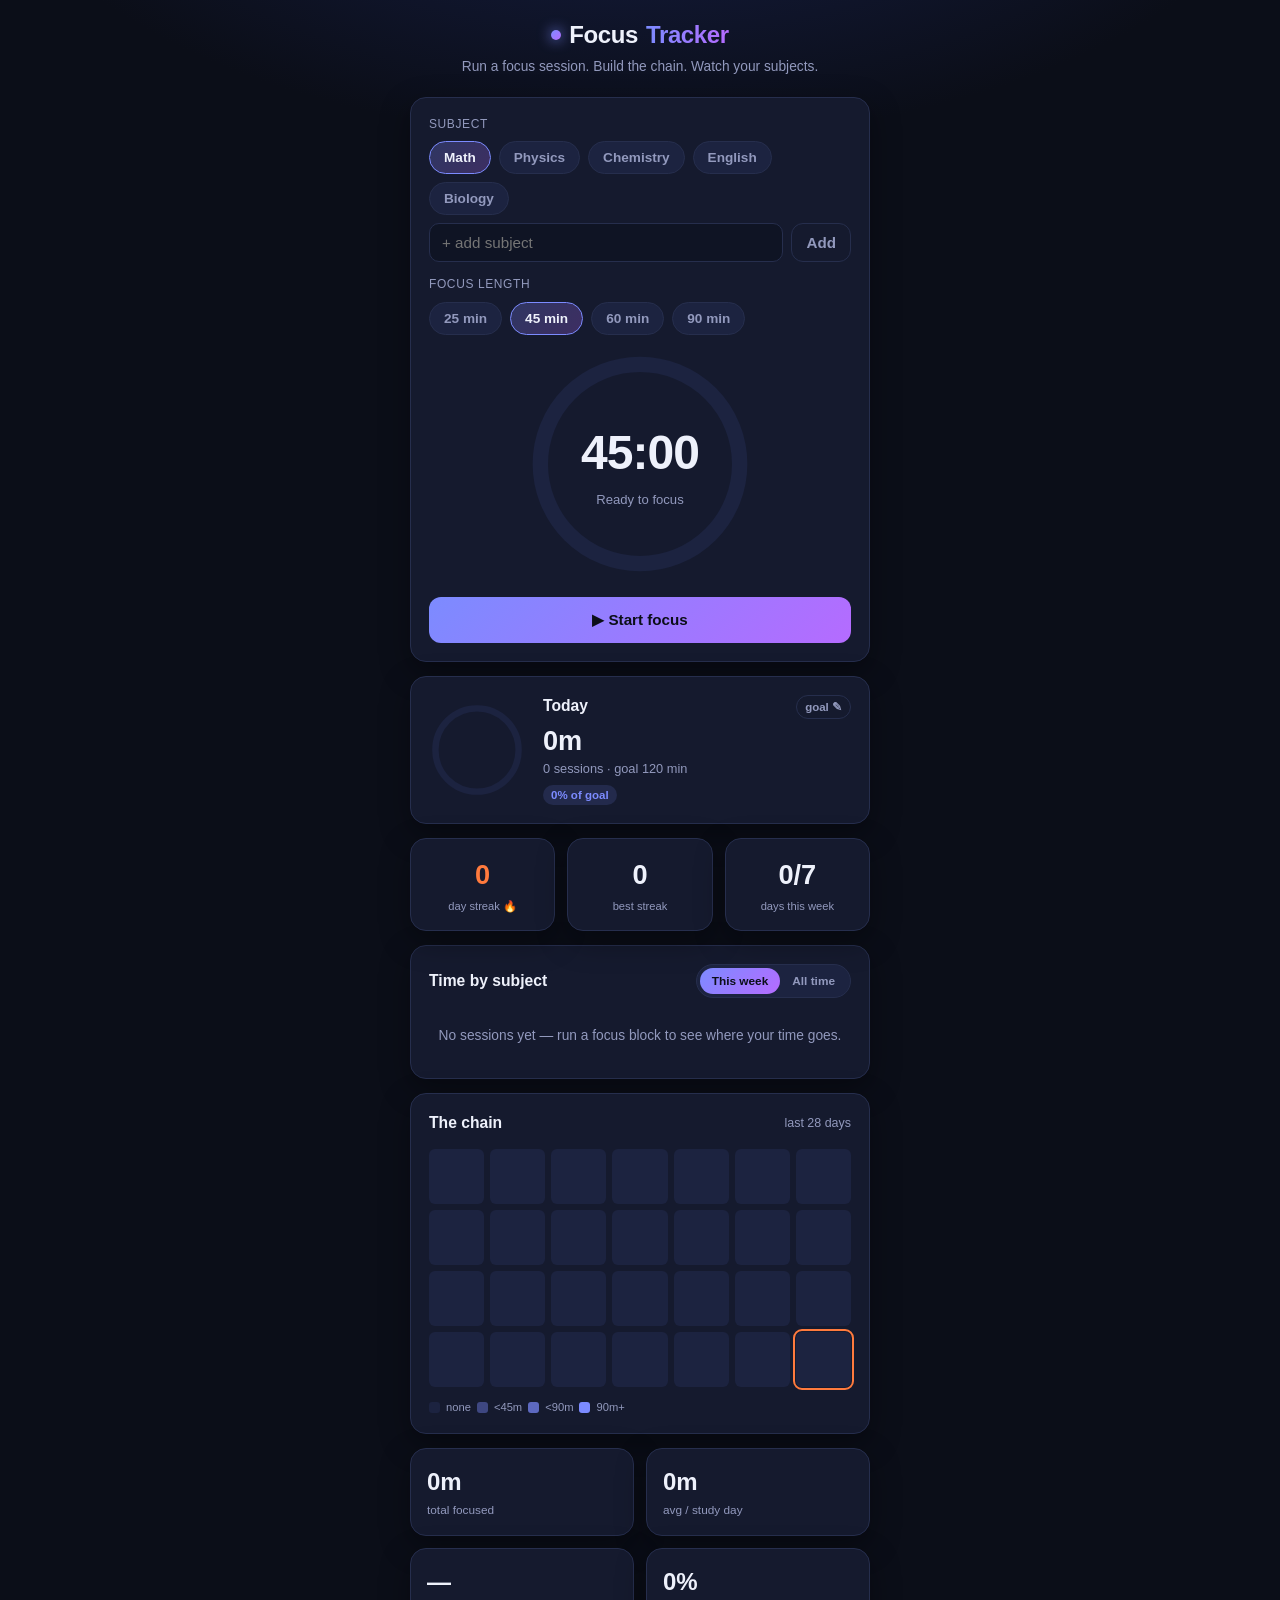
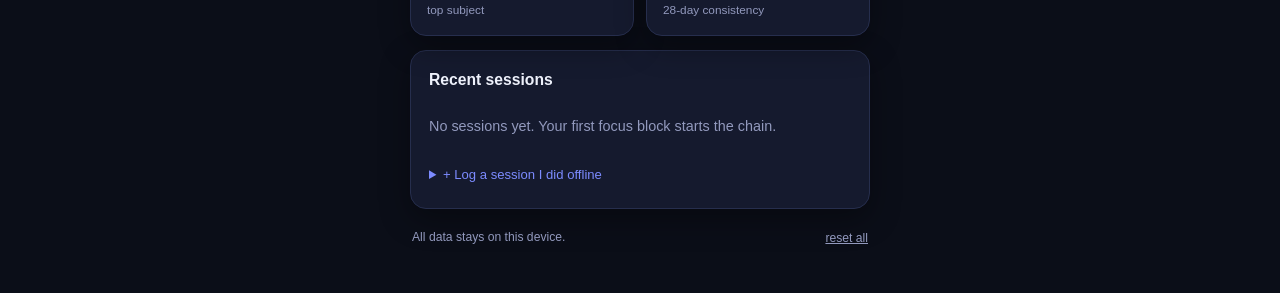
==== focus-tracker/index.html @ 5c794e70 "demo builds: stereochem, splitsecond, focus-tracker" ====
<!DOCTYPE html>
<html lang="en">
<head>
  <meta charset="UTF-8" />
  <meta name="viewport" content="width=device-width, initial-scale=1.0" />
  <title>Focus Tracker — study, tracked</title>
  <link rel="stylesheet" href="style.css" />
</head>
<body>
  <main class="app">
    <header class="head">
      <div class="brand"><span class="dot"></span> Focus<b>Tracker</b></div>
      <p class="tagline">Run a focus session. Build the chain. Watch your subjects.</p>
    </header>

    <!-- ============ FOCUS SESSION (the active core) ============ -->
    <section class="card focus" id="focus-card">
      <div class="focus-setup" id="focus-setup">
        <div class="field">
          <label>Subject</label>
          <div class="chips" id="subject-chips"></div>
          <div class="add-subject">
            <input type="text" id="new-subject" maxlength="20" placeholder="+ add subject" />
            <button id="add-subject-btn" class="ghost-btn">Add</button>
          </div>
        </div>
        <div class="field">
          <label>Focus length</label>
          <div class="chips" id="duration-chips">
            <button class="chip" data-min="25">25 min</button>
            <button class="chip active" data-min="45">45 min</button>
            <button class="chip" data-min="60">60 min</button>
            <button class="chip" data-min="90">90 min</button>
          </div>
        </div>
      </div>

      <div class="timer-wrap">
        <svg class="ring" viewBox="0 0 120 120" aria-hidden="true">
          <circle class="ring-bg" cx="60" cy="60" r="52" />
          <circle class="ring-fg" id="timer-ring" cx="60" cy="60" r="52" />
        </svg>
        <div class="timer-center">
          <div class="timer-time" id="timer-time">45:00</div>
          <div class="timer-label" id="timer-label">Ready to focus</div>
        </div>
      </div>

      <div class="focus-controls">
        <button id="start-btn" class="primary-btn">▶ Start focus</button>
        <button id="pause-btn" class="secondary-btn" hidden>❚❚ Pause</button>
        <button id="end-btn" class="ghost-btn" hidden>End &amp; log</button>
      </div>
    </section>

    <!-- ============ TODAY (goal ring) ============ -->
    <section class="card today">
      <svg class="ring small" viewBox="0 0 120 120" aria-hidden="true">
        <circle class="ring-bg" cx="60" cy="60" r="52" />
        <circle class="ring-goal" id="goal-ring" cx="60" cy="60" r="52" />
      </svg>
      <div class="today-info">
        <div class="today-head">
          <h2>Today</h2>
          <button id="goal-edit" class="ghost-btn tiny" title="Change daily goal">goal ✎</button>
        </div>
        <div class="today-big" id="today-min">0 min</div>
        <div class="today-sub" id="today-sub">0 sessions · goal 120 min</div>
        <div class="today-pct" id="goal-pct">0%</div>
      </div>
    </section>

    <!-- ============ STREAK ROW ============ -->
    <section class="streaks">
      <div class="streak-card">
        <div class="num fire" id="current-streak">0</div>
        <div class="label">day streak 🔥</div>
      </div>
      <div class="streak-card">
        <div class="num" id="best-streak">0</div>
        <div class="label">best streak</div>
      </div>
      <div class="streak-card">
        <div class="num" id="week-count">0/7</div>
        <div class="label">days this week</div>
      </div>
    </section>

    <!-- ============ SUBJECT BREAKDOWN ============ -->
    <section class="card">
      <div class="card-head">
        <h2>Time by subject</h2>
        <div class="toggle" id="range-toggle">
          <button class="active" data-range="week">This week</button>
          <button data-range="all">All time</button>
        </div>
      </div>
      <div id="subject-bars" class="subject-bars"></div>
    </section>

    <!-- ============ CHAIN ============ -->
    <section class="card">
      <div class="card-head"><h2>The chain</h2><span class="sub">last 28 days</span></div>
      <div id="heatmap" class="heatmap" aria-label="Study history, last 28 days"></div>
      <div class="legend"><span class="sq"></span>none <span class="sq low"></span>&lt;45m <span class="sq mid"></span>&lt;90m <span class="sq high"></span>90m+</div>
    </section>

    <!-- ============ STATS ============ -->
    <section class="stats">
      <div class="stat"><div class="stat-num" id="stat-total">0h</div><div class="stat-label">total focused</div></div>
      <div class="stat"><div class="stat-num" id="stat-avg">0m</div><div class="stat-label">avg / study day</div></div>
      <div class="stat"><div class="stat-num" id="stat-top">—</div><div class="stat-label">top subject</div></div>
      <div class="stat"><div class="stat-num" id="stat-consistency">0%</div><div class="stat-label">28-day consistency</div></div>
    </section>

    <!-- ============ RECENT + MANUAL ADD ============ -->
    <section class="card">
      <div class="card-head"><h2>Recent sessions</h2></div>
      <ul id="recent-list" class="recent-list"></ul>
      <details class="manual">
        <summary>+ Log a session I did offline</summary>
        <div class="manual-form">
          <input type="text" id="m-subject" maxlength="20" placeholder="Subject" />
          <input type="number" id="m-minutes" min="1" max="600" placeholder="min" />
          <input type="date" id="m-date" />
          <button id="manual-add" class="secondary-btn">Add</button>
        </div>
      </details>
    </section>

    <footer class="foot">
      <span id="foot-note">All data stays on this device.</span>
      <button id="reset-btn" class="reset-btn">reset all</button>
    </footer>
  </main>

  <div id="toast" class="toast" role="status" aria-live="polite"></div>
  <script src="app.js"></script>
</body>
</html>
---- focus-tracker/style.css ----
/* Focus Tracker — vanilla CSS, no framework, no build step. Mobile-first. */

:root {
  --bg: #0b0e18;
  --bg-2: #0f1424;
  --card: #151a2e;
  --card-2: #1c2340;
  --line: #262e4d;
  --text: #eef1fb;
  --muted: #9299bd;
  --accent: #7c8bff;      /* indigo */
  --accent-2: #b56bff;    /* violet */
  --fire: #ff7a3d;        /* streak */
  --fire-2: #ffb27a;
  --good: #34d399;        /* goal hit */
  --radius: 16px;
  --shadow: 0 10px 30px rgba(0, 0, 0, 0.35);
}

* { box-sizing: border-box; margin: 0; padding: 0; }

body {
  font-family: -apple-system, BlinkMacSystemFont, "Segoe UI", Roboto, "Helvetica Neue", sans-serif;
  background: radial-gradient(1200px 600px at 50% -10%, #17204a 0%, var(--bg) 55%);
  color: var(--text);
  line-height: 1.45;
  padding: 18px 16px 40px;
  display: flex;
  justify-content: center;
  min-height: 100vh;
}
.app { width: 100%; max-width: 460px; }

/* header */
.head { text-align: center; margin-bottom: 20px; }
.brand { font-size: 1.5rem; font-weight: 700; letter-spacing: -0.4px; display: inline-flex; align-items: center; gap: 8px; }
.brand b { background: linear-gradient(90deg, var(--accent), var(--accent-2)); -webkit-background-clip: text; background-clip: text; color: transparent; font-weight: 800; }
.brand .dot { width: 10px; height: 10px; border-radius: 50%; background: linear-gradient(135deg, var(--accent), var(--accent-2)); box-shadow: 0 0 14px var(--accent); }
.tagline { color: var(--muted); font-size: 0.86rem; margin-top: 4px; }

/* generic card */
.card { background: var(--card); border: 1px solid var(--line); border-radius: var(--radius); padding: 18px; margin-bottom: 14px; box-shadow: var(--shadow); }
.card-head { display: flex; align-items: center; justify-content: space-between; margin-bottom: 14px; }
.card-head h2, .today-head h2 { font-size: 0.98rem; font-weight: 700; }
.card-head .sub { color: var(--muted); font-size: 0.78rem; }

/* segmented toggle */
.toggle { display: inline-flex; background: var(--card-2); border: 1px solid var(--line); border-radius: 999px; padding: 3px; }
.toggle button { background: transparent; border: none; color: var(--muted); font-size: 0.74rem; font-weight: 700; padding: 6px 12px; border-radius: 999px; cursor: pointer; transition: all 0.12s ease; }
.toggle button.active { background: linear-gradient(135deg, var(--accent), var(--accent-2)); color: #0b0e18; }

/* buttons */
.primary-btn, .secondary-btn, .ghost-btn { border: none; border-radius: 12px; font-weight: 700; cursor: pointer; font-size: 0.95rem; transition: transform 0.08s ease, filter 0.15s ease, background 0.15s ease; }
.primary-btn { background: linear-gradient(135deg, var(--accent), var(--accent-2)); color: #0b0e18; padding: 14px 20px; }
.primary-btn:hover { filter: brightness(1.08); }
.primary-btn:active, .secondary-btn:active { transform: scale(0.97); }
.secondary-btn { background: var(--card-2); color: var(--text); border: 1px solid var(--line); padding: 13px 18px; }
.ghost-btn { background: transparent; color: var(--muted); border: 1px solid var(--line); padding: 10px 14px; }
.ghost-btn:hover { color: var(--text); border-color: var(--accent); }
.ghost-btn.tiny { padding: 4px 8px; font-size: 0.72rem; }

/* focus setup */
.focus .field { margin-bottom: 14px; }
.focus label { display: block; font-size: 0.75rem; color: var(--muted); margin-bottom: 8px; text-transform: uppercase; letter-spacing: 0.6px; }
.chips { display: flex; flex-wrap: wrap; gap: 8px; }
.chip { background: var(--card-2); border: 1px solid var(--line); color: var(--muted); border-radius: 999px; padding: 8px 14px; font-size: 0.85rem; font-weight: 600; cursor: pointer; transition: all 0.12s ease; }
.chip:hover { color: var(--text); }
.chip.active { background: linear-gradient(135deg, rgba(124,139,255,0.25), rgba(181,107,255,0.25)); border-color: var(--accent); color: var(--text); }
.add-subject { display: flex; gap: 8px; margin-top: 8px; }
.add-subject input { flex: 1; }

input[type="text"], input[type="number"], input[type="date"] { background: var(--bg-2); border: 1px solid var(--line); border-radius: 10px; color: var(--text); padding: 10px 12px; font-size: 0.95rem; width: 100%; }
input:focus { outline: none; border-color: var(--accent); box-shadow: 0 0 0 3px rgba(124,139,255,0.18); }

/* timer ring */
.timer-wrap { position: relative; width: 230px; height: 230px; margin: 6px auto 18px; }
.ring { width: 100%; height: 100%; transform: rotate(-90deg); }
.ring-bg { fill: none; stroke: var(--card-2); stroke-width: 8; }
.ring-fg { fill: none; stroke: url(#grad); stroke-width: 8; stroke-linecap: round; transition: stroke-dashoffset 0.4s linear; }
.ring-goal { fill: none; stroke: var(--good); stroke-width: 8; stroke-linecap: round; transition: stroke-dashoffset 0.5s ease; }
.timer-center { position: absolute; inset: 0; display: flex; flex-direction: column; align-items: center; justify-content: center; }
.timer-time { font-size: 3rem; font-weight: 800; font-variant-numeric: tabular-nums; letter-spacing: -1px; }
.timer-label { color: var(--muted); font-size: 0.82rem; margin-top: 2px; }
.focus.running .focus-setup { opacity: 0.35; pointer-events: none; }
.focus-controls { display: flex; gap: 10px; justify-content: center; }
.focus-controls button { flex: 1; }

/* the ring uses an SVG gradient defined once (see app.js injects defs) */

/* today / goal */
.today { display: flex; align-items: center; gap: 18px; }
.ring.small { width: 96px; height: 96px; margin: 0; flex-shrink: 0; }
.today-info { flex: 1; }
.today-head { display: flex; align-items: center; justify-content: space-between; }
.today-big { font-size: 1.7rem; font-weight: 800; margin-top: 2px; }
.today-sub { color: var(--muted); font-size: 0.8rem; }
.today-pct { display: inline-block; margin-top: 6px; font-size: 0.72rem; font-weight: 700; color: var(--accent); background: rgba(124,139,255,0.14); padding: 2px 8px; border-radius: 999px; }
.today-pct.hit { color: var(--good); background: rgba(52,211,153,0.16); }

/* streak row */
.streaks { display: grid; grid-template-columns: repeat(3, 1fr); gap: 12px; margin-bottom: 14px; }
.streak-card { background: var(--card); border: 1px solid var(--line); border-radius: var(--radius); padding: 16px 8px; text-align: center; box-shadow: var(--shadow); }
.streak-card .num { font-size: 1.7rem; font-weight: 800; }
.streak-card .num.fire { color: var(--fire); }
.streak-card .label { font-size: 0.7rem; color: var(--muted); margin-top: 3px; }

/* subject bars */
.subject-bars { display: flex; flex-direction: column; gap: 12px; }
.bar-row { display: grid; grid-template-columns: 76px 1fr auto; align-items: center; gap: 10px; font-size: 0.84rem; }
.bar-row .name { color: var(--text); overflow: hidden; text-overflow: ellipsis; white-space: nowrap; }
.bar-track { background: var(--card-2); border-radius: 999px; height: 10px; overflow: hidden; }
.bar-fill { height: 100%; border-radius: 999px; background: linear-gradient(90deg, var(--accent), var(--accent-2)); transition: width 0.5s ease; }
.bar-row .val { color: var(--muted); font-variant-numeric: tabular-nums; min-width: 42px; text-align: right; }
.empty-state { color: var(--muted); text-align: center; padding: 14px 0; font-size: 0.86rem; }

/* heatmap */
.heatmap { display: grid; grid-template-columns: repeat(7, 1fr); gap: 6px; }
.heatmap .cell { aspect-ratio: 1/1; border-radius: 6px; background: var(--card-2); }
.heatmap .cell.low { background: rgba(124,139,255,0.4); }
.heatmap .cell.mid { background: rgba(124,139,255,0.7); }
.heatmap .cell.high { background: var(--accent); }
.heatmap .cell.today { outline: 2px solid var(--fire); outline-offset: 1px; }
.legend { margin-top: 12px; font-size: 0.7rem; color: var(--muted); display: flex; align-items: center; gap: 6px; }
.legend .sq { width: 11px; height: 11px; border-radius: 3px; background: var(--card-2); display: inline-block; }
.legend .sq.low { background: rgba(124,139,255,0.4); } .legend .sq.mid { background: rgba(124,139,255,0.7); } .legend .sq.high { background: var(--accent); }

/* stats grid */
.stats { display: grid; grid-template-columns: repeat(2, 1fr); gap: 12px; margin-bottom: 14px; }
.stat { background: var(--card); border: 1px solid var(--line); border-radius: var(--radius); padding: 16px; box-shadow: var(--shadow); }
.stat-num { font-size: 1.5rem; font-weight: 800; }
.stat-label { color: var(--muted); font-size: 0.74rem; margin-top: 2px; }

/* recent */
.recent-list { list-style: none; }
.recent-list li { display: flex; justify-content: space-between; align-items: center; padding: 10px 0; border-bottom: 1px solid var(--line); font-size: 0.9rem; }
.recent-list li:last-child { border-bottom: none; }
.recent-list .r-sub { font-weight: 600; }
.recent-list .r-meta { color: var(--muted); font-size: 0.8rem; }
.manual { margin-top: 12px; }
.manual summary { color: var(--accent); font-size: 0.82rem; cursor: pointer; padding: 6px 0; }
.manual-form { display: grid; grid-template-columns: 1fr 70px auto; gap: 8px; margin-top: 10px; align-items: center; }
.manual-form input[type="date"] { grid-column: 1 / 3; }

/* footer */
.foot { display: flex; justify-content: space-between; align-items: center; color: var(--muted); font-size: 0.76rem; padding: 6px 2px; }
.reset-btn { background: none; border: none; color: var(--muted); text-decoration: underline; cursor: pointer; font-size: 0.76rem; }

/* toast */
.toast { position: fixed; left: 50%; bottom: 26px; transform: translateX(-50%) translateY(20px); background: var(--card-2); border: 1px solid var(--accent); color: var(--text); padding: 12px 18px; border-radius: 12px; font-weight: 600; font-size: 0.9rem; box-shadow: var(--shadow); opacity: 0; pointer-events: none; transition: all 0.3s ease; z-index: 10; }
.toast.show { opacity: 1; transform: translateX(-50%) translateY(0); }
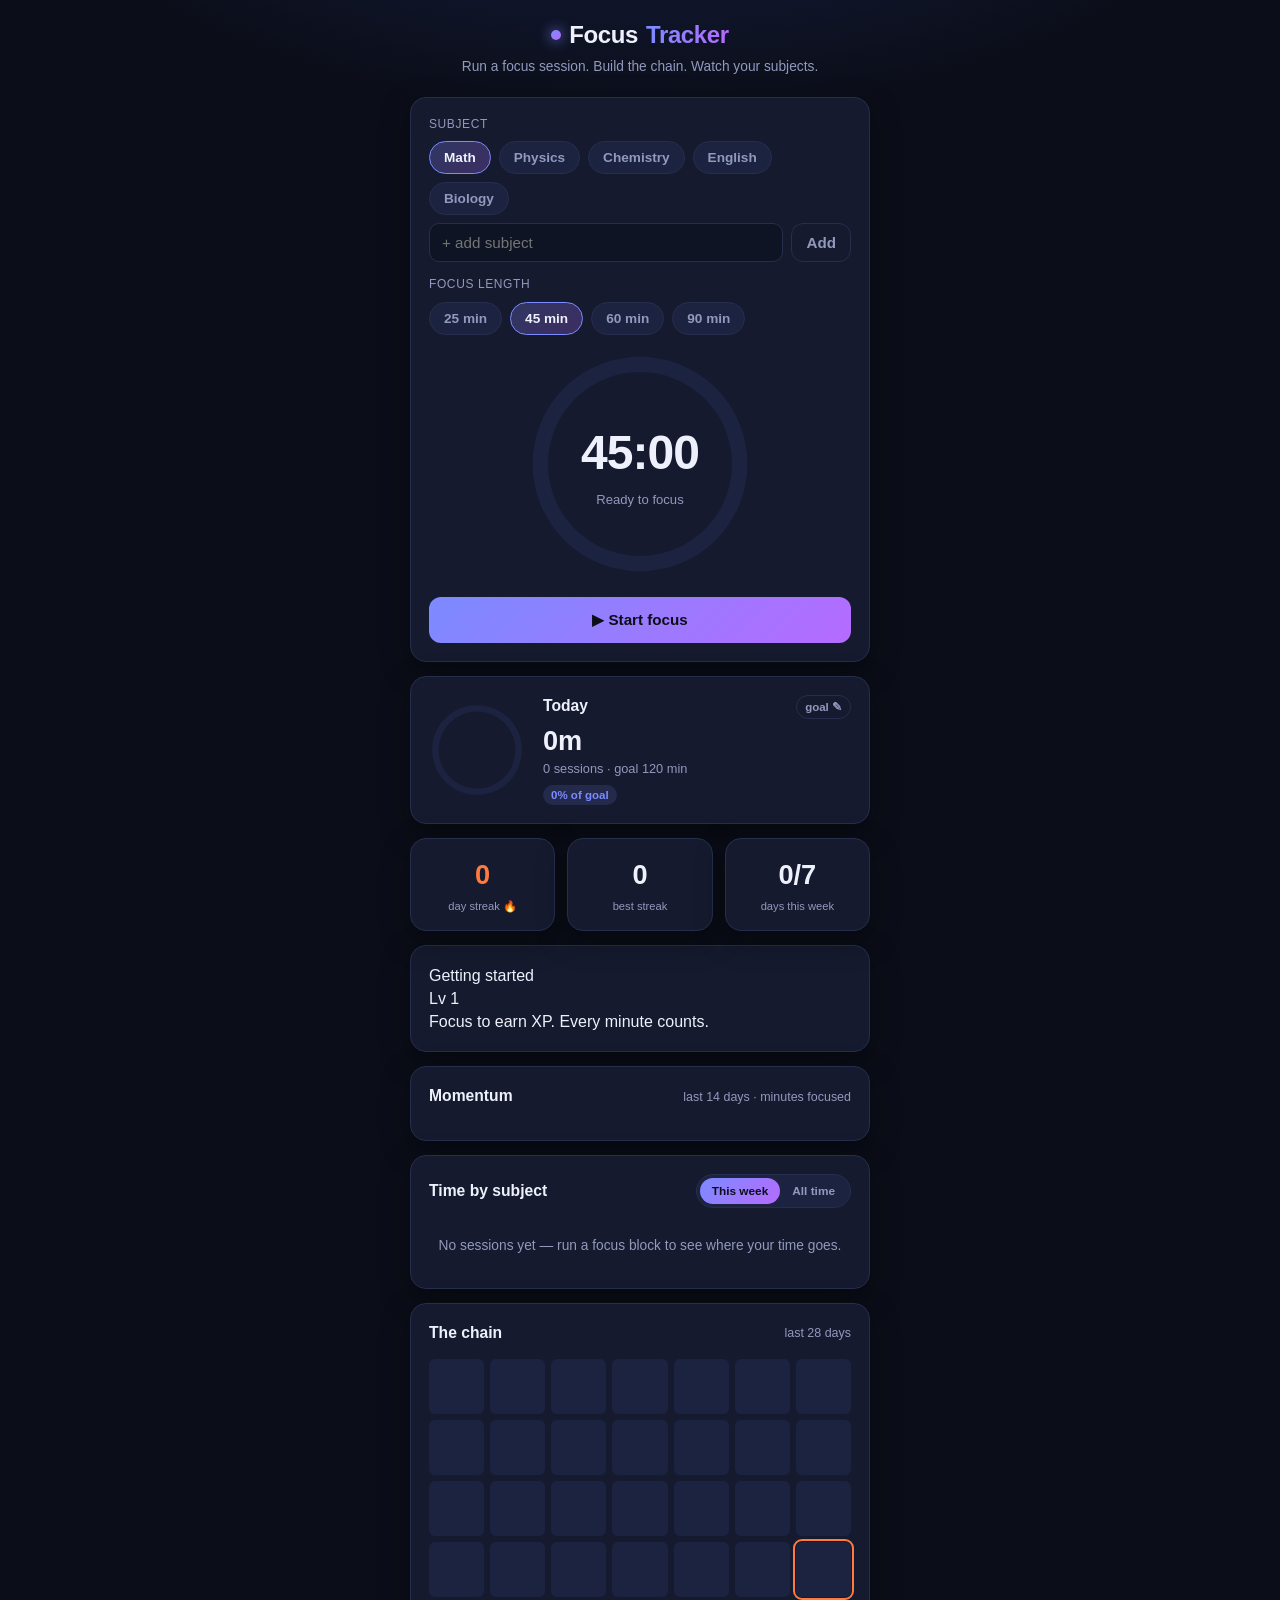
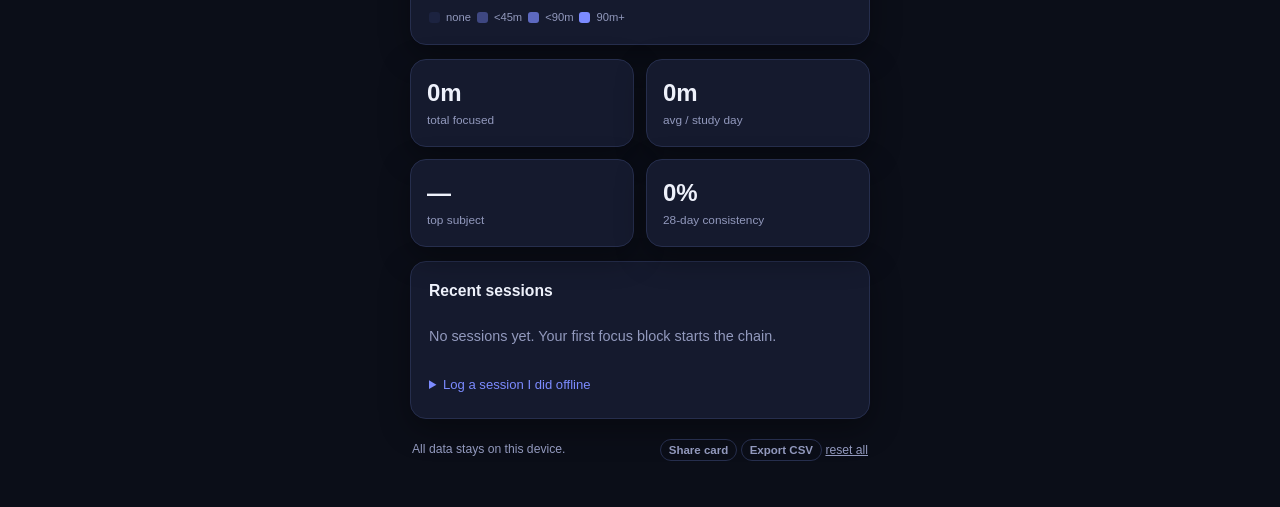
==== commit e0096bc8: "deploy focus-tracker/index.html (v-current)" ====
--- a/focus-tracker/index.html
+++ b/focus-tracker/index.html
@@ -2,7 +2,7 @@
 <html lang="en">
 <head>
   <meta charset="UTF-8" />
-  <meta name="viewport" content="width=device-width, initial-scale=1.0" />
+  <meta name="viewport" content="width=device-width, initial-scale=1.0, viewport-fit=cover" />
   <title>Focus Tracker — study, tracked</title>
   <link rel="stylesheet" href="style.css" />
 </head>
@@ -13,97 +13,128 @@
       <p class="tagline">Run a focus session. Build the chain. Watch your subjects.</p>
     </header>
 
-    <!-- ============ FOCUS SESSION (the active core) ============ -->
-    <section class="card focus" id="focus-card">
-      <div class="focus-setup" id="focus-setup">
-        <div class="field">
-          <label>Subject</label>
-          <div class="chips" id="subject-chips"></div>
-          <div class="add-subject">
-            <input type="text" id="new-subject" maxlength="20" placeholder="+ add subject" />
-            <button id="add-subject-btn" class="ghost-btn">Add</button>
+    <!-- ============ CHAIN NUDGE (the "don't break the chain" heartbeat) ============ -->
+    <div id="chain-nudge" class="chain-nudge" role="status" hidden></div>
+
+    <!-- ============ TOP GRID: focus session | today + streaks + level ============ -->
+    <div class="grid-top">
+
+      <!-- FOCUS SESSION (the active core) -->
+      <section class="card focus" id="focus-card">
+        <div class="focus-setup" id="focus-setup">
+          <div class="field">
+            <label>Subject</label>
+            <div class="chips" id="subject-chips"></div>
+            <div class="add-subject">
+              <input type="text" id="new-subject" maxlength="20" placeholder="+ add subject" />
+              <button id="add-subject-btn" class="ghost-btn">Add</button>
+            </div>
+          </div>
+          <div class="field">
+            <label>Focus length</label>
+            <div class="chips" id="duration-chips">
+              <button class="chip" data-min="25">25 min</button>
+              <button class="chip active" data-min="45">45 min</button>
+              <button class="chip" data-min="60">60 min</button>
+              <button class="chip" data-min="90">90 min</button>
+            </div>
           </div>
         </div>
-        <div class="field">
-          <label>Focus length</label>
-          <div class="chips" id="duration-chips">
-            <button class="chip" data-min="25">25 min</button>
-            <button class="chip active" data-min="45">45 min</button>
-            <button class="chip" data-min="60">60 min</button>
-            <button class="chip" data-min="90">90 min</button>
+
+        <div class="timer-wrap">
+          <svg class="ring" viewBox="0 0 120 120" aria-hidden="true">
+            <circle class="ring-bg" cx="60" cy="60" r="52" />
+            <circle class="ring-fg" id="timer-ring" cx="60" cy="60" r="52" />
+          </svg>
+          <div class="timer-center">
+            <div class="timer-time" id="timer-time">45:00</div>
+            <div class="timer-label" id="timer-label">Ready to focus</div>
           </div>
         </div>
+
+        <div class="focus-controls">
+          <button id="start-btn" class="primary-btn">▶ Start focus</button>
+          <button id="pause-btn" class="secondary-btn" hidden>❚❚ Pause</button>
+          <button id="end-btn" class="ghost-btn" hidden>End &amp; log</button>
+        </div>
+      </section>
+
+      <!-- RIGHT COLUMN -->
+      <div class="col">
+        <!-- TODAY (goal ring) -->
+        <section class="card today">
+          <svg class="ring small" viewBox="0 0 120 120" aria-hidden="true">
+            <circle class="ring-bg" cx="60" cy="60" r="52" />
+            <circle class="ring-goal" id="goal-ring" cx="60" cy="60" r="52" />
+          </svg>
+          <div class="today-info">
+            <div class="today-head">
+              <h2>Today</h2>
+              <button id="goal-edit" class="ghost-btn tiny" title="Change daily goal">goal ✎</button>
+            </div>
+            <div class="today-big" id="today-min">0 min</div>
+            <div class="today-sub" id="today-sub">0 sessions · goal 120 min</div>
+            <div class="today-pct" id="goal-pct">0%</div>
+          </div>
+        </section>
+
+        <!-- STREAK ROW -->
+        <section class="streaks">
+          <div class="streak-card">
+            <div class="num fire" id="current-streak">0</div>
+            <div class="label">day streak 🔥</div>
+          </div>
+          <div class="streak-card">
+            <div class="num" id="best-streak">0</div>
+            <div class="label">best streak</div>
+          </div>
+          <div class="streak-card">
+            <div class="num" id="week-count">0/7</div>
+            <div class="label">days this week</div>
+          </div>
+        </section>
+
+        <!-- LEVEL / XP -->
+        <section class="card level">
+          <div class="level-head">
+            <div>
+              <div class="level-name" id="level-name">Getting started</div>
+              <div class="card-head" style="margin:0"></div>
+            </div>
+            <div class="level-badge" id="level-badge">Lv 1</div>
+          </div>
+          <div class="level-bar"><i id="level-bar"></i></div>
+          <div class="level-sub" id="level-sub">Focus to earn XP. Every minute counts.</div>
+        </section>
       </div>
+    </div>
 
-      <div class="timer-wrap">
-        <svg class="ring" viewBox="0 0 120 120" aria-hidden="true">
-          <circle class="ring-bg" cx="60" cy="60" r="52" />
-          <circle class="ring-fg" id="timer-ring" cx="60" cy="60" r="52" />
-        </svg>
-        <div class="timer-center">
-          <div class="timer-time" id="timer-time">45:00</div>
-          <div class="timer-label" id="timer-label">Ready to focus</div>
-        </div>
-      </div>
-
-      <div class="focus-controls">
-        <button id="start-btn" class="primary-btn">▶ Start focus</button>
-        <button id="pause-btn" class="secondary-btn" hidden>❚❚ Pause</button>
-        <button id="end-btn" class="ghost-btn" hidden>End &amp; log</button>
-      </div>
+    <!-- ============ MOMENTUM (14-day) ============ -->
+    <section class="card">
+      <div class="card-head"><h2>Momentum</h2><span class="sub">last 14 days · minutes focused</span></div>
+      <div class="momentum" id="momentum"></div>
+      <div class="momentum-goal" id="momentum-goal"></div>
     </section>
 
-    <!-- ============ TODAY (goal ring) ============ -->
-    <section class="card today">
-      <svg class="ring small" viewBox="0 0 120 120" aria-hidden="true">
-        <circle class="ring-bg" cx="60" cy="60" r="52" />
-        <circle class="ring-goal" id="goal-ring" cx="60" cy="60" r="52" />
-      </svg>
-      <div class="today-info">
-        <div class="today-head">
-          <h2>Today</h2>
-          <button id="goal-edit" class="ghost-btn tiny" title="Change daily goal">goal ✎</button>
+    <!-- ============ SUBJECTS | CHAIN ============ -->
+    <div class="grid-2">
+      <section class="card">
+        <div class="card-head">
+          <h2>Time by subject</h2>
+          <div class="toggle" id="range-toggle">
+            <button class="active" data-range="week">This week</button>
+            <button data-range="all">All time</button>
+          </div>
         </div>
-        <div class="today-big" id="today-min">0 min</div>
-        <div class="today-sub" id="today-sub">0 sessions · goal 120 min</div>
-        <div class="today-pct" id="goal-pct">0%</div>
-      </div>
-    </section>
+        <div id="subject-bars" class="subject-bars"></div>
+      </section>
 
-    <!-- ============ STREAK ROW ============ -->
-    <section class="streaks">
-      <div class="streak-card">
-        <div class="num fire" id="current-streak">0</div>
-        <div class="label">day streak 🔥</div>
-      </div>
-      <div class="streak-card">
-        <div class="num" id="best-streak">0</div>
-        <div class="label">best streak</div>
-      </div>
-      <div class="streak-card">
-        <div class="num" id="week-count">0/7</div>
-        <div class="label">days this week</div>
-      </div>
-    </section>
-
-    <!-- ============ SUBJECT BREAKDOWN ============ -->
-    <section class="card">
-      <div class="card-head">
-        <h2>Time by subject</h2>
-        <div class="toggle" id="range-toggle">
-          <button class="active" data-range="week">This week</button>
-          <button data-range="all">All time</button>
-        </div>
-      </div>
-      <div id="subject-bars" class="subject-bars"></div>
-    </section>
-
-    <!-- ============ CHAIN ============ -->
-    <section class="card">
-      <div class="card-head"><h2>The chain</h2><span class="sub">last 28 days</span></div>
-      <div id="heatmap" class="heatmap" aria-label="Study history, last 28 days"></div>
-      <div class="legend"><span class="sq"></span>none <span class="sq low"></span>&lt;45m <span class="sq mid"></span>&lt;90m <span class="sq high"></span>90m+</div>
-    </section>
+      <section class="card">
+        <div class="card-head"><h2>The chain</h2><span class="sub">last 28 days</span></div>
+        <div id="heatmap" class="heatmap" aria-label="Study history, last 28 days"></div>
+        <div class="legend"><span class="sq"></span>none <span class="sq low"></span>&lt;45m <span class="sq mid"></span>&lt;90m <span class="sq high"></span>90m+</div>
+      </section>
+    </div>
 
     <!-- ============ STATS ============ -->
     <section class="stats">
@@ -118,7 +149,7 @@
       <div class="card-head"><h2>Recent sessions</h2></div>
       <ul id="recent-list" class="recent-list"></ul>
       <details class="manual">
-        <summary>+ Log a session I did offline</summary>
+        <summary>Log a session I did offline</summary>
         <div class="manual-form">
           <input type="text" id="m-subject" maxlength="20" placeholder="Subject" />
           <input type="number" id="m-minutes" min="1" max="600" placeholder="min" />
@@ -130,11 +161,17 @@
 
     <footer class="foot">
       <span id="foot-note">All data stays on this device.</span>
-      <button id="reset-btn" class="reset-btn">reset all</button>
+      <span class="foot-actions">
+        <button id="share-card" class="ghost-btn tiny">Share card</button>
+        <button id="export-csv" class="ghost-btn tiny">Export CSV</button>
+        <button id="reset-btn" class="reset-btn">reset all</button>
+      </span>
     </footer>
   </main>
 
   <div id="toast" class="toast" role="status" aria-live="polite"></div>
+  <canvas id="cardCanvas" width="1080" height="1080" style="display:none"></canvas>
   <script src="app.js"></script>
+  <script src="features.js"></script>
 </body>
 </html>
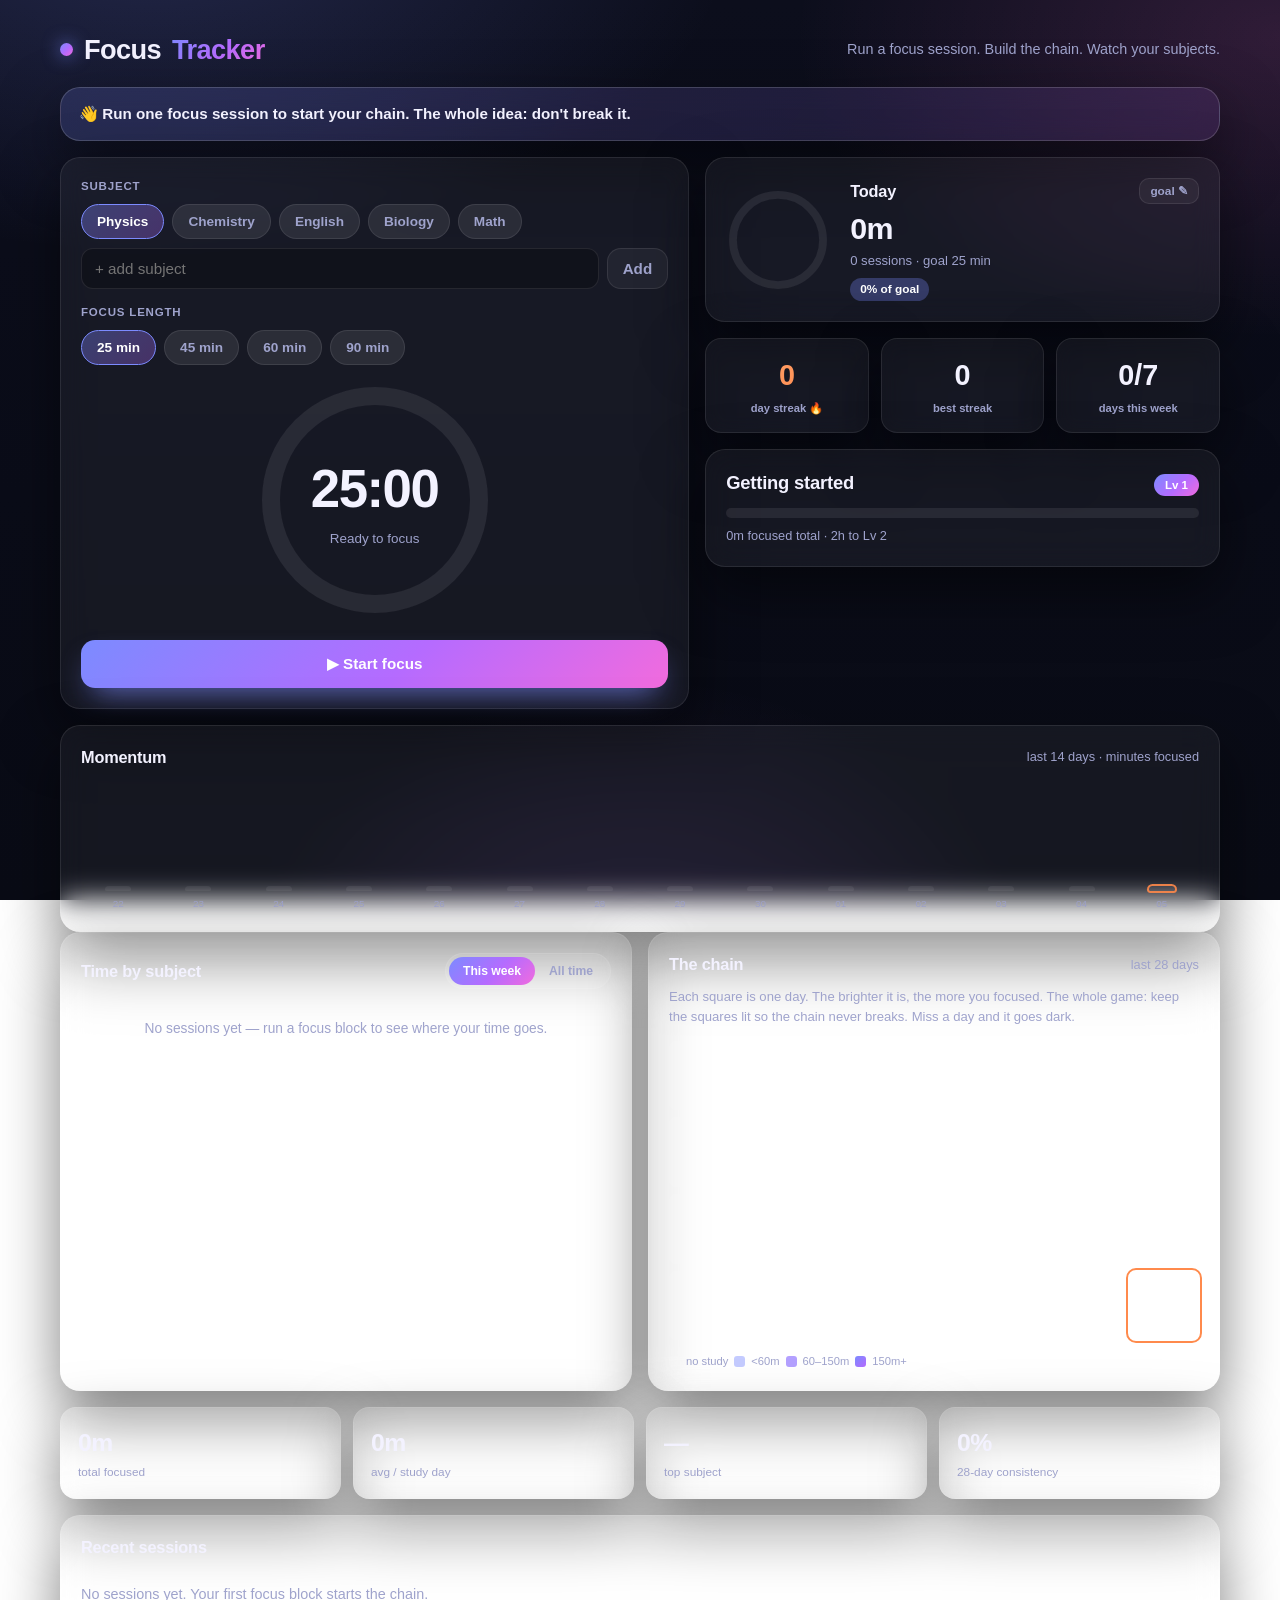
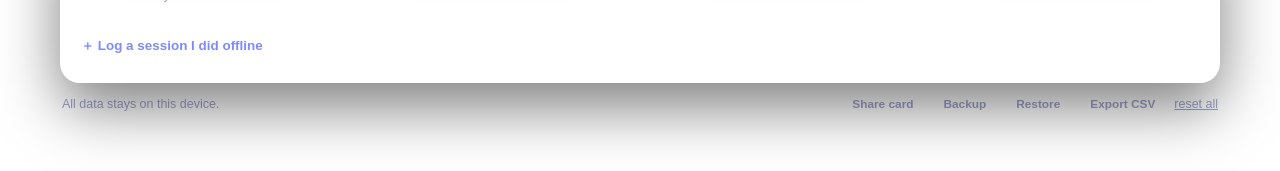
==== commit 2a73633c: "Focus Tracker: ship the tester-feedback build (JSON backup/restore, Chain explainer + legend fix, fo" ====
--- a/focus-tracker/index.html
+++ b/focus-tracker/index.html
@@ -16,6 +16,9 @@
     <!-- ============ CHAIN NUDGE (the "don't break the chain" heartbeat) ============ -->
     <div id="chain-nudge" class="chain-nudge" role="status" hidden></div>
 
+    <!-- ============ BREAK BANNER (auto-break after a finished session) ============ -->
+    <div id="break-banner" class="break-banner" role="status" hidden></div>
+
     <!-- ============ TOP GRID: focus session | today + streaks + level ============ -->
     <div class="grid-top">
 
@@ -33,8 +36,8 @@
           <div class="field">
             <label>Focus length</label>
             <div class="chips" id="duration-chips">
-              <button class="chip" data-min="25">25 min</button>
-              <button class="chip active" data-min="45">45 min</button>
+              <button class="chip active" data-min="25">25 min</button>
+              <button class="chip" data-min="45">45 min</button>
               <button class="chip" data-min="60">60 min</button>
               <button class="chip" data-min="90">90 min</button>
             </div>
@@ -57,6 +60,9 @@
           <button id="pause-btn" class="secondary-btn" hidden>❚❚ Pause</button>
           <button id="end-btn" class="ghost-btn" hidden>End &amp; log</button>
         </div>
+
+        <!-- focus guard: counts when you leave the tab mid-session (don't drift to TikTok) -->
+        <div id="focus-guard" class="focus-guard" hidden></div>
       </section>
 
       <!-- RIGHT COLUMN -->
@@ -131,8 +137,9 @@
 
       <section class="card">
         <div class="card-head"><h2>The chain</h2><span class="sub">last 28 days</span></div>
+        <p class="hint">Each square is one day. The brighter it is, the more you focused. The whole game: keep the squares lit so the chain never breaks. Miss a day and it goes dark.</p>
         <div id="heatmap" class="heatmap" aria-label="Study history, last 28 days"></div>
-        <div class="legend"><span class="sq"></span>none <span class="sq low"></span>&lt;45m <span class="sq mid"></span>&lt;90m <span class="sq high"></span>90m+</div>
+        <div class="legend"><span class="sq"></span>no study <span class="sq low"></span>&lt;60m <span class="sq mid"></span>60–150m <span class="sq high"></span>150m+</div>
       </section>
     </div>
 
@@ -163,7 +170,10 @@
       <span id="foot-note">All data stays on this device.</span>
       <span class="foot-actions">
         <button id="share-card" class="ghost-btn tiny">Share card</button>
+        <button id="backup-json" class="ghost-btn tiny" title="Save a full backup file before you ever clear your browser">Backup</button>
+        <button id="restore-json" class="ghost-btn tiny" title="Restore your history from a backup file">Restore</button>
         <button id="export-csv" class="ghost-btn tiny">Export CSV</button>
+        <input type="file" id="restore-file" accept="application/json,.json" hidden />
         <button id="reset-btn" class="reset-btn">reset all</button>
       </span>
     </footer>
--- a/focus-tracker/style.css
+++ b/focus-tracker/style.css
@@ -1,150 +1,226 @@
-/* Focus Tracker — vanilla CSS, no framework, no build step. Mobile-first. */
+/* Focus Tracker — vanilla CSS, no framework, no build step. Bold gradient dashboard, responsive. */
 
 :root {
-  --bg: #0b0e18;
-  --bg-2: #0f1424;
-  --card: #151a2e;
-  --card-2: #1c2340;
-  --line: #262e4d;
-  --text: #eef1fb;
-  --muted: #9299bd;
+  --bg: #0a0c18;
+  --ink: #f3f2ff;
+  --muted: #9fa3cc;
+  --line: rgba(255,255,255,.09);
+  --line2: rgba(255,255,255,.17);
+  --glass: rgba(255,255,255,.05);
+  --glass2: rgba(255,255,255,.09);
   --accent: #7c8bff;      /* indigo */
   --accent-2: #b56bff;    /* violet */
-  --fire: #ff7a3d;        /* streak */
+  --pink: #ff6bd6;
+  --fire: #ff8a4c;        /* streak */
   --fire-2: #ffb27a;
-  --good: #34d399;        /* goal hit */
-  --radius: 16px;
-  --shadow: 0 10px 30px rgba(0, 0, 0, 0.35);
+  --good: #22d39a;        /* goal hit */
+  --grad: linear-gradient(135deg, #7c8bff 0%, #b56bff 55%, #ff6bd6 110%);
+  --grad-fire: linear-gradient(135deg, #ffb27a, #ff7a3d);
+  --radius: 20px;
+  --shadow: 0 24px 60px rgba(0,0,0,.5);
 }
 
 * { box-sizing: border-box; margin: 0; padding: 0; }
+[hidden] { display: none !important; }  /* a display:flex rule must not override the hidden attribute */
 
 body {
   font-family: -apple-system, BlinkMacSystemFont, "Segoe UI", Roboto, "Helvetica Neue", sans-serif;
-  background: radial-gradient(1200px 600px at 50% -10%, #17204a 0%, var(--bg) 55%);
-  color: var(--text);
+  color: var(--ink);
   line-height: 1.45;
-  padding: 18px 16px 40px;
-  display: flex;
-  justify-content: center;
   min-height: 100vh;
+  padding: 20px 18px calc(46px + env(safe-area-inset-bottom));
+  background:
+    radial-gradient(1000px 560px at 12% -8%, rgba(124,139,255,.20), transparent 58%),
+    radial-gradient(900px 560px at 100% 4%, rgba(255,107,214,.15), transparent 54%),
+    radial-gradient(760px 700px at 50% 118%, rgba(181,107,255,.14), transparent 55%),
+    linear-gradient(180deg, #0c0e1c, var(--bg) 55%, #090b15);
+  background-attachment: fixed;
 }
-.app { width: 100%; max-width: 460px; }
+.app { width: 100%; max-width: 940px; margin: 0 auto; }
+.num { font-variant-numeric: tabular-nums; }
+
+/* wide screens: use the space instead of leaving big empty gutters */
+@media (min-width: 1180px) {
+  body { padding: 30px 28px calc(46px + env(safe-area-inset-bottom)); }
+  .app { max-width: 1160px; }
+  .grid-top { grid-template-columns: 1.25fr .95fr; gap: 22px; }
+  .grid-2 { gap: 22px; }
+  .card { padding: 24px; }
+}
+
+/* small helper line under a card head */
+.hint { color: var(--muted); font-size: 0.82rem; line-height: 1.5; margin: -4px 0 14px; }
 
 /* header */
-.head { text-align: center; margin-bottom: 20px; }
-.brand { font-size: 1.5rem; font-weight: 700; letter-spacing: -0.4px; display: inline-flex; align-items: center; gap: 8px; }
-.brand b { background: linear-gradient(90deg, var(--accent), var(--accent-2)); -webkit-background-clip: text; background-clip: text; color: transparent; font-weight: 800; }
-.brand .dot { width: 10px; height: 10px; border-radius: 50%; background: linear-gradient(135deg, var(--accent), var(--accent-2)); box-shadow: 0 0 14px var(--accent); }
-.tagline { color: var(--muted); font-size: 0.86rem; margin-top: 4px; }
+.head { display: flex; align-items: center; justify-content: space-between; gap: 14px; flex-wrap: wrap; margin-bottom: 18px; }
+.brand { font-size: 1.7rem; font-weight: 800; letter-spacing: -0.6px; display: inline-flex; align-items: center; gap: 11px; }
+.brand b { background: var(--grad); -webkit-background-clip: text; background-clip: text; color: transparent; font-weight: 800; }
+.brand .dot { width: 13px; height: 13px; border-radius: 50%; background: var(--grad); box-shadow: 0 0 18px rgba(124,139,255,.8); }
+.tagline { color: var(--muted); font-size: 0.9rem; }
+
+/* chain nudge — the streak heartbeat, shown above the fold */
+.chain-nudge { border-radius: var(--radius); padding: 15px 18px; margin-bottom: 16px; font-size: 0.95rem; font-weight: 600;
+  border: 1px solid var(--line); background: var(--glass); backdrop-filter: blur(12px); box-shadow: var(--shadow); animation: fadeUp .5s ease both; }
+.chain-nudge.risk { border-color: rgba(255,138,76,.5); background: linear-gradient(120deg, rgba(255,138,76,.18), rgba(255,178,122,.08)); color: var(--fire-2); }
+.chain-nudge.safe { border-color: rgba(34,211,154,.5); background: linear-gradient(120deg, rgba(34,211,154,.16), transparent); color: var(--good); }
+.chain-nudge.welcome { border-color: var(--line2); background: linear-gradient(120deg, rgba(124,139,255,.18), rgba(181,107,255,.12)); color: var(--ink); }
+.chain-nudge.neutral { color: var(--muted); }
+
+/* break banner (auto-break after a finished block) */
+.break-banner { border-radius: var(--radius); padding: 14px 18px; margin-bottom: 16px; font-size: 0.92rem; font-weight: 600;
+  border: 1px solid var(--line2); background: linear-gradient(120deg, rgba(34,211,154,.16), rgba(124,139,255,.10)); color: var(--ink);
+  backdrop-filter: blur(12px); box-shadow: var(--shadow); animation: fadeUp .4s ease both;
+  display: flex; align-items: center; justify-content: space-between; gap: 12px; flex-wrap: wrap; }
+.break-banner.running { border-color: rgba(34,211,154,.5); }
+.break-actions { display: flex; gap: 8px; }
+
+/* focus guard (tab-away counter shown during a live session) */
+.focus-guard { margin-top: 14px; border-radius: 14px; padding: 11px 14px; font-size: 0.82rem; font-weight: 600; text-align: center;
+  border: 1px solid var(--line); background: var(--glass2); animation: fadeUp .3s ease both; }
+.focus-guard.clean { color: var(--good); border-color: rgba(34,211,154,.4); background: linear-gradient(120deg, rgba(34,211,154,.12), transparent); }
+.focus-guard.broken { color: var(--fire-2); border-color: rgba(255,138,76,.45); background: linear-gradient(120deg, rgba(255,138,76,.14), transparent); }
+
+/* layout grid */
+.grid-top { display: grid; grid-template-columns: 1fr; gap: 16px; margin-bottom: 16px; }
+@media (min-width: 760px) { .grid-top { grid-template-columns: 1.1fr .9fr; align-items: stretch; } }
+.col { display: flex; flex-direction: column; gap: 16px; }
+.grid-2 { display: grid; grid-template-columns: 1fr; gap: 16px; margin-bottom: 16px; }
+@media (min-width: 760px) { .grid-2 { grid-template-columns: 1fr 1fr; } }
 
 /* generic card */
-.card { background: var(--card); border: 1px solid var(--line); border-radius: var(--radius); padding: 18px; margin-bottom: 14px; box-shadow: var(--shadow); }
+.card { background: var(--glass); border: 1px solid var(--line); border-radius: var(--radius); padding: 20px;
+  box-shadow: var(--shadow); backdrop-filter: blur(14px); animation: fadeUp .5s ease both; }
 .card-head { display: flex; align-items: center; justify-content: space-between; margin-bottom: 14px; }
-.card-head h2, .today-head h2 { font-size: 0.98rem; font-weight: 700; }
-.card-head .sub { color: var(--muted); font-size: 0.78rem; }
+.card-head h2, .today-head h2 { font-size: 1.02rem; font-weight: 800; letter-spacing: -.2px; }
+.card-head .sub { color: var(--muted); font-size: 0.8rem; }
 
 /* segmented toggle */
-.toggle { display: inline-flex; background: var(--card-2); border: 1px solid var(--line); border-radius: 999px; padding: 3px; }
-.toggle button { background: transparent; border: none; color: var(--muted); font-size: 0.74rem; font-weight: 700; padding: 6px 12px; border-radius: 999px; cursor: pointer; transition: all 0.12s ease; }
-.toggle button.active { background: linear-gradient(135deg, var(--accent), var(--accent-2)); color: #0b0e18; }
+.toggle { display: inline-flex; background: var(--glass2); border: 1px solid var(--line); border-radius: 999px; padding: 3px; }
+.toggle button { background: transparent; border: none; color: var(--muted); font-size: 0.76rem; font-weight: 800; padding: 7px 14px; border-radius: 999px; cursor: pointer; transition: all 0.14s ease; }
+.toggle button.active { background: var(--grad); color: #fff; }
 
 /* buttons */
-.primary-btn, .secondary-btn, .ghost-btn { border: none; border-radius: 12px; font-weight: 700; cursor: pointer; font-size: 0.95rem; transition: transform 0.08s ease, filter 0.15s ease, background 0.15s ease; }
-.primary-btn { background: linear-gradient(135deg, var(--accent), var(--accent-2)); color: #0b0e18; padding: 14px 20px; }
-.primary-btn:hover { filter: brightness(1.08); }
+.primary-btn, .secondary-btn, .ghost-btn { border: none; border-radius: 14px; font-weight: 800; cursor: pointer; font-size: 0.95rem;
+  transition: transform 0.1s ease, filter 0.15s ease, background 0.15s ease; font-family: inherit; }
+.primary-btn { background: var(--grad); color: #fff; padding: 15px 22px; box-shadow: 0 14px 30px -12px rgba(124,139,255,.85); }
+.primary-btn:hover { filter: brightness(1.08); transform: translateY(-2px); }
 .primary-btn:active, .secondary-btn:active { transform: scale(0.97); }
-.secondary-btn { background: var(--card-2); color: var(--text); border: 1px solid var(--line); padding: 13px 18px; }
-.ghost-btn { background: transparent; color: var(--muted); border: 1px solid var(--line); padding: 10px 14px; }
-.ghost-btn:hover { color: var(--text); border-color: var(--accent); }
-.ghost-btn.tiny { padding: 4px 8px; font-size: 0.72rem; }
+.secondary-btn { background: var(--glass2); color: var(--ink); border: 1px solid var(--line2); padding: 14px 18px; }
+.ghost-btn { background: var(--glass); color: var(--muted); border: 1px solid var(--line); padding: 11px 15px; }
+.ghost-btn:hover { color: var(--ink); border-color: var(--accent); }
+.ghost-btn.tiny { padding: 5px 10px; font-size: 0.74rem; border-radius: 10px; }
 
 /* focus setup */
-.focus .field { margin-bottom: 14px; }
-.focus label { display: block; font-size: 0.75rem; color: var(--muted); margin-bottom: 8px; text-transform: uppercase; letter-spacing: 0.6px; }
+.focus .field { margin-bottom: 15px; }
+.focus label { display: block; font-size: 0.72rem; color: var(--muted); margin-bottom: 9px; text-transform: uppercase; letter-spacing: 0.8px; font-weight: 700; }
 .chips { display: flex; flex-wrap: wrap; gap: 8px; }
-.chip { background: var(--card-2); border: 1px solid var(--line); color: var(--muted); border-radius: 999px; padding: 8px 14px; font-size: 0.85rem; font-weight: 600; cursor: pointer; transition: all 0.12s ease; }
-.chip:hover { color: var(--text); }
-.chip.active { background: linear-gradient(135deg, rgba(124,139,255,0.25), rgba(181,107,255,0.25)); border-color: var(--accent); color: var(--text); }
-.add-subject { display: flex; gap: 8px; margin-top: 8px; }
+.chip { background: var(--glass2); border: 1px solid var(--line); color: var(--muted); border-radius: 999px; padding: 9px 15px; font-size: 0.85rem; font-weight: 700; cursor: pointer; transition: all 0.14s ease; }
+.chip:hover { color: var(--ink); }
+.chip.active { background: linear-gradient(135deg, rgba(124,139,255,.35), rgba(181,107,255,.3)); border-color: var(--accent); color: #fff; }
+.add-subject { display: flex; gap: 8px; margin-top: 9px; }
 .add-subject input { flex: 1; }
 
-input[type="text"], input[type="number"], input[type="date"] { background: var(--bg-2); border: 1px solid var(--line); border-radius: 10px; color: var(--text); padding: 10px 12px; font-size: 0.95rem; width: 100%; }
-input:focus { outline: none; border-color: var(--accent); box-shadow: 0 0 0 3px rgba(124,139,255,0.18); }
+input[type="text"], input[type="number"], input[type="date"] { background: rgba(0,0,0,.25); border: 1px solid var(--line); border-radius: 12px; color: var(--ink); padding: 11px 13px; font-size: 0.95rem; width: 100%; font-family: inherit; }
+input:focus { outline: none; border-color: var(--accent); box-shadow: 0 0 0 3px rgba(124,139,255,0.22); }
 
 /* timer ring */
-.timer-wrap { position: relative; width: 230px; height: 230px; margin: 6px auto 18px; }
+.timer-wrap { position: relative; width: 240px; height: 240px; margin: 10px auto 20px; }
 .ring { width: 100%; height: 100%; transform: rotate(-90deg); }
-.ring-bg { fill: none; stroke: var(--card-2); stroke-width: 8; }
-.ring-fg { fill: none; stroke: url(#grad); stroke-width: 8; stroke-linecap: round; transition: stroke-dashoffset 0.4s linear; }
-.ring-goal { fill: none; stroke: var(--good); stroke-width: 8; stroke-linecap: round; transition: stroke-dashoffset 0.5s ease; }
+.ring-bg { fill: none; stroke: rgba(255,255,255,.08); stroke-width: 9; }
+.ring-fg { fill: none; stroke: url(#grad); stroke-width: 9; stroke-linecap: round; transition: stroke-dashoffset 0.4s linear; filter: drop-shadow(0 0 8px rgba(124,139,255,.5)); }
+.ring-goal { fill: none; stroke: var(--good); stroke-width: 9; stroke-linecap: round; transition: stroke-dashoffset 0.5s ease; }
 .timer-center { position: absolute; inset: 0; display: flex; flex-direction: column; align-items: center; justify-content: center; }
-.timer-time { font-size: 3rem; font-weight: 800; font-variant-numeric: tabular-nums; letter-spacing: -1px; }
-.timer-label { color: var(--muted); font-size: 0.82rem; margin-top: 2px; }
-.focus.running .focus-setup { opacity: 0.35; pointer-events: none; }
+.timer-time { font-size: 3.3rem; font-weight: 900; font-variant-numeric: tabular-nums; letter-spacing: -1.5px; }
+.timer-label { color: var(--muted); font-size: 0.84rem; margin-top: 2px; }
+.focus.running .focus-setup { opacity: 0.32; pointer-events: none; }
 .focus-controls { display: flex; gap: 10px; justify-content: center; }
 .focus-controls button { flex: 1; }
 
-/* the ring uses an SVG gradient defined once (see app.js injects defs) */
-
 /* today / goal */
-.today { display: flex; align-items: center; gap: 18px; }
-.ring.small { width: 96px; height: 96px; margin: 0; flex-shrink: 0; }
+.today { display: flex; align-items: center; gap: 20px; }
+.ring.small { width: 104px; height: 104px; margin: 0; flex-shrink: 0; }
 .today-info { flex: 1; }
 .today-head { display: flex; align-items: center; justify-content: space-between; }
-.today-big { font-size: 1.7rem; font-weight: 800; margin-top: 2px; }
-.today-sub { color: var(--muted); font-size: 0.8rem; }
-.today-pct { display: inline-block; margin-top: 6px; font-size: 0.72rem; font-weight: 700; color: var(--accent); background: rgba(124,139,255,0.14); padding: 2px 8px; border-radius: 999px; }
-.today-pct.hit { color: var(--good); background: rgba(52,211,153,0.16); }
+.today-big { font-size: 1.9rem; font-weight: 900; margin-top: 2px; letter-spacing: -.5px; }
+.today-sub { color: var(--muted); font-size: 0.82rem; }
+.today-pct { display: inline-block; margin-top: 8px; font-size: 0.74rem; font-weight: 800; color: #fff; background: rgba(124,139,255,.3); padding: 3px 10px; border-radius: 999px; }
+.today-pct.hit { color: #04231a; background: var(--good); }
 
 /* streak row */
-.streaks { display: grid; grid-template-columns: repeat(3, 1fr); gap: 12px; margin-bottom: 14px; }
-.streak-card { background: var(--card); border: 1px solid var(--line); border-radius: var(--radius); padding: 16px 8px; text-align: center; box-shadow: var(--shadow); }
-.streak-card .num { font-size: 1.7rem; font-weight: 800; }
-.streak-card .num.fire { color: var(--fire); }
-.streak-card .label { font-size: 0.7rem; color: var(--muted); margin-top: 3px; }
+.streaks { display: grid; grid-template-columns: repeat(3, 1fr); gap: 12px; }
+.streak-card { background: var(--glass); border: 1px solid var(--line); border-radius: 16px; padding: 16px 8px; text-align: center; box-shadow: var(--shadow); backdrop-filter: blur(10px); }
+.streak-card .num { font-size: 1.8rem; font-weight: 900; }
+.streak-card .num.fire { background: var(--grad-fire); -webkit-background-clip: text; background-clip: text; color: transparent; }
+.streak-card .label { font-size: 0.7rem; color: var(--muted); margin-top: 3px; font-weight: 600; }
+
+/* level / XP */
+.level-head { display: flex; align-items: baseline; justify-content: space-between; gap: 10px; }
+.level-name { font-size: 1.15rem; font-weight: 800; letter-spacing: -.2px; }
+.level-badge { font-size: 0.72rem; font-weight: 800; color: #fff; background: var(--grad); padding: 3px 11px; border-radius: 999px; }
+.level-bar { height: 10px; border-radius: 999px; background: rgba(255,255,255,.08); overflow: hidden; margin-top: 12px; }
+.level-bar i { display: block; height: 100%; width: 0; border-radius: 999px; background: var(--grad); transition: width .6s ease; }
+.level-sub { color: var(--muted); font-size: 0.8rem; margin-top: 9px; }
+
+/* momentum (14-day bars) */
+.momentum { display: flex; align-items: flex-end; gap: 6px; height: 128px; padding-top: 6px; }
+.momentum .mcol { flex: 1; display: flex; flex-direction: column; align-items: center; gap: 6px; height: 100%; justify-content: flex-end; }
+.momentum .mbar { width: 100%; max-width: 26px; border-radius: 7px 7px 3px 3px; min-height: 3px; background: var(--grad); transition: height .5s ease; opacity: .9; }
+.momentum .mbar.zero { background: rgba(255,255,255,.07); }
+.momentum .mbar.today { box-shadow: 0 0 0 2px var(--fire); }
+.momentum .ml { font-size: 0.62rem; color: var(--muted); font-variant-numeric: tabular-nums; }
+.momentum-goal { position: relative; margin-top: -128px; height: 128px; pointer-events: none; }
+.momentum-goal .gl { position: absolute; left: 0; right: 0; border-top: 1.5px dashed rgba(34,211,154,.55); }
+.momentum-goal .gl span { position: absolute; right: 0; top: -16px; font-size: 0.62rem; color: var(--good); font-weight: 700; }
 
 /* subject bars */
-.subject-bars { display: flex; flex-direction: column; gap: 12px; }
-.bar-row { display: grid; grid-template-columns: 76px 1fr auto; align-items: center; gap: 10px; font-size: 0.84rem; }
-.bar-row .name { color: var(--text); overflow: hidden; text-overflow: ellipsis; white-space: nowrap; }
-.bar-track { background: var(--card-2); border-radius: 999px; height: 10px; overflow: hidden; }
-.bar-fill { height: 100%; border-radius: 999px; background: linear-gradient(90deg, var(--accent), var(--accent-2)); transition: width 0.5s ease; }
-.bar-row .val { color: var(--muted); font-variant-numeric: tabular-nums; min-width: 42px; text-align: right; }
-.empty-state { color: var(--muted); text-align: center; padding: 14px 0; font-size: 0.86rem; }
+.subject-bars { display: flex; flex-direction: column; gap: 13px; }
+.bar-row { display: grid; grid-template-columns: 82px 1fr auto; align-items: center; gap: 11px; font-size: 0.86rem; }
+.bar-row .name { color: var(--ink); overflow: hidden; text-overflow: ellipsis; white-space: nowrap; font-weight: 600; }
+.bar-track { background: rgba(255,255,255,.08); border-radius: 999px; height: 11px; overflow: hidden; }
+.bar-fill { height: 100%; border-radius: 999px; background: var(--grad); transition: width 0.5s ease; }
+.bar-row .val { color: var(--muted); font-variant-numeric: tabular-nums; min-width: 44px; text-align: right; font-weight: 700; }
+.empty-state { color: var(--muted); text-align: center; padding: 16px 0; font-size: 0.86rem; }
 
 /* heatmap */
-.heatmap { display: grid; grid-template-columns: repeat(7, 1fr); gap: 6px; }
-.heatmap .cell { aspect-ratio: 1/1; border-radius: 6px; background: var(--card-2); }
-.heatmap .cell.low { background: rgba(124,139,255,0.4); }
-.heatmap .cell.mid { background: rgba(124,139,255,0.7); }
-.heatmap .cell.high { background: var(--accent); }
+.heatmap { display: grid; grid-template-columns: repeat(7, 1fr); gap: 7px; }
+.heatmap .cell { aspect-ratio: 1/1; border-radius: 7px; background: rgba(255,255,255,.06); transition: transform .1s; }
+.heatmap .cell:hover { transform: scale(1.12); }
+.heatmap .cell.low { background: rgba(124,139,255,0.45); }
+.heatmap .cell.mid { background: rgba(150,124,255,0.72); }
+.heatmap .cell.high { background: linear-gradient(135deg, var(--accent), var(--accent-2)); }
 .heatmap .cell.today { outline: 2px solid var(--fire); outline-offset: 1px; }
-.legend { margin-top: 12px; font-size: 0.7rem; color: var(--muted); display: flex; align-items: center; gap: 6px; }
-.legend .sq { width: 11px; height: 11px; border-radius: 3px; background: var(--card-2); display: inline-block; }
-.legend .sq.low { background: rgba(124,139,255,0.4); } .legend .sq.mid { background: rgba(124,139,255,0.7); } .legend .sq.high { background: var(--accent); }
+.legend { margin-top: 13px; font-size: 0.7rem; color: var(--muted); display: flex; align-items: center; gap: 6px; }
+.legend .sq { width: 11px; height: 11px; border-radius: 3px; background: rgba(255,255,255,.06); display: inline-block; }
+.legend .sq.low { background: rgba(124,139,255,0.45); } .legend .sq.mid { background: rgba(150,124,255,0.72); } .legend .sq.high { background: linear-gradient(135deg, var(--accent), var(--accent-2)); }
 
 /* stats grid */
-.stats { display: grid; grid-template-columns: repeat(2, 1fr); gap: 12px; margin-bottom: 14px; }
-.stat { background: var(--card); border: 1px solid var(--line); border-radius: var(--radius); padding: 16px; box-shadow: var(--shadow); }
-.stat-num { font-size: 1.5rem; font-weight: 800; }
-.stat-label { color: var(--muted); font-size: 0.74rem; margin-top: 2px; }
+.stats { display: grid; grid-template-columns: repeat(2, 1fr); gap: 12px; margin-bottom: 16px; }
+@media (min-width: 640px) { .stats { grid-template-columns: repeat(4, 1fr); } }
+.stat { background: var(--glass); border: 1px solid var(--line); border-radius: 16px; padding: 17px; box-shadow: var(--shadow); backdrop-filter: blur(10px); }
+.stat-num { font-size: 1.55rem; font-weight: 900; letter-spacing: -.5px; }
+.stat-label { color: var(--muted); font-size: 0.74rem; margin-top: 3px; }
 
 /* recent */
 .recent-list { list-style: none; }
-.recent-list li { display: flex; justify-content: space-between; align-items: center; padding: 10px 0; border-bottom: 1px solid var(--line); font-size: 0.9rem; }
+.recent-list li { display: flex; justify-content: space-between; align-items: center; padding: 11px 0; border-bottom: 1px solid var(--line); font-size: 0.9rem; }
 .recent-list li:last-child { border-bottom: none; }
-.recent-list .r-sub { font-weight: 600; }
+.recent-list .r-sub { font-weight: 700; }
 .recent-list .r-meta { color: var(--muted); font-size: 0.8rem; }
-.manual { margin-top: 12px; }
-.manual summary { color: var(--accent); font-size: 0.82rem; cursor: pointer; padding: 6px 0; }
-.manual-form { display: grid; grid-template-columns: 1fr 70px auto; gap: 8px; margin-top: 10px; align-items: center; }
+.manual { margin-top: 14px; }
+.manual summary { color: var(--accent); font-size: 0.84rem; cursor: pointer; padding: 6px 0; font-weight: 700; list-style: none; }
+.manual summary::-webkit-details-marker { display: none; }
+.manual summary::before { content: "＋ "; }
+.manual-form { display: grid; grid-template-columns: 1fr 70px auto; gap: 8px; margin-top: 12px; align-items: center; }
 .manual-form input[type="date"] { grid-column: 1 / 3; }
 
 /* footer */
-.foot { display: flex; justify-content: space-between; align-items: center; color: var(--muted); font-size: 0.76rem; padding: 6px 2px; }
-.reset-btn { background: none; border: none; color: var(--muted); text-decoration: underline; cursor: pointer; font-size: 0.76rem; }
+.foot { display: flex; justify-content: space-between; align-items: center; gap: 12px; color: var(--muted); font-size: 0.78rem; padding: 8px 2px; flex-wrap: wrap; }
+.foot-actions { display: flex; gap: 8px; align-items: center; }
+.reset-btn { background: none; border: none; color: var(--muted); text-decoration: underline; cursor: pointer; font-size: 0.78rem; }
 
 /* toast */
-.toast { position: fixed; left: 50%; bottom: 26px; transform: translateX(-50%) translateY(20px); background: var(--card-2); border: 1px solid var(--accent); color: var(--text); padding: 12px 18px; border-radius: 12px; font-weight: 600; font-size: 0.9rem; box-shadow: var(--shadow); opacity: 0; pointer-events: none; transition: all 0.3s ease; z-index: 10; }
+.toast { position: fixed; left: 50%; bottom: 26px; transform: translateX(-50%) translateY(20px); background: rgba(24,20,48,.95); border: 1px solid var(--line2); color: var(--ink); padding: 13px 20px; border-radius: 999px; font-weight: 700; font-size: 0.9rem; box-shadow: var(--shadow); opacity: 0; pointer-events: none; transition: all 0.3s ease; z-index: 20; backdrop-filter: blur(10px); }
 .toast.show { opacity: 1; transform: translateX(-50%) translateY(0); }
+
+@keyframes fadeUp { from { opacity: 0; transform: translateY(14px); } to { opacity: 1; transform: none; } }
+@keyframes pop { 0% { transform: scale(.94); } 60% { transform: scale(1.03); } 100% { transform: scale(1); } }
